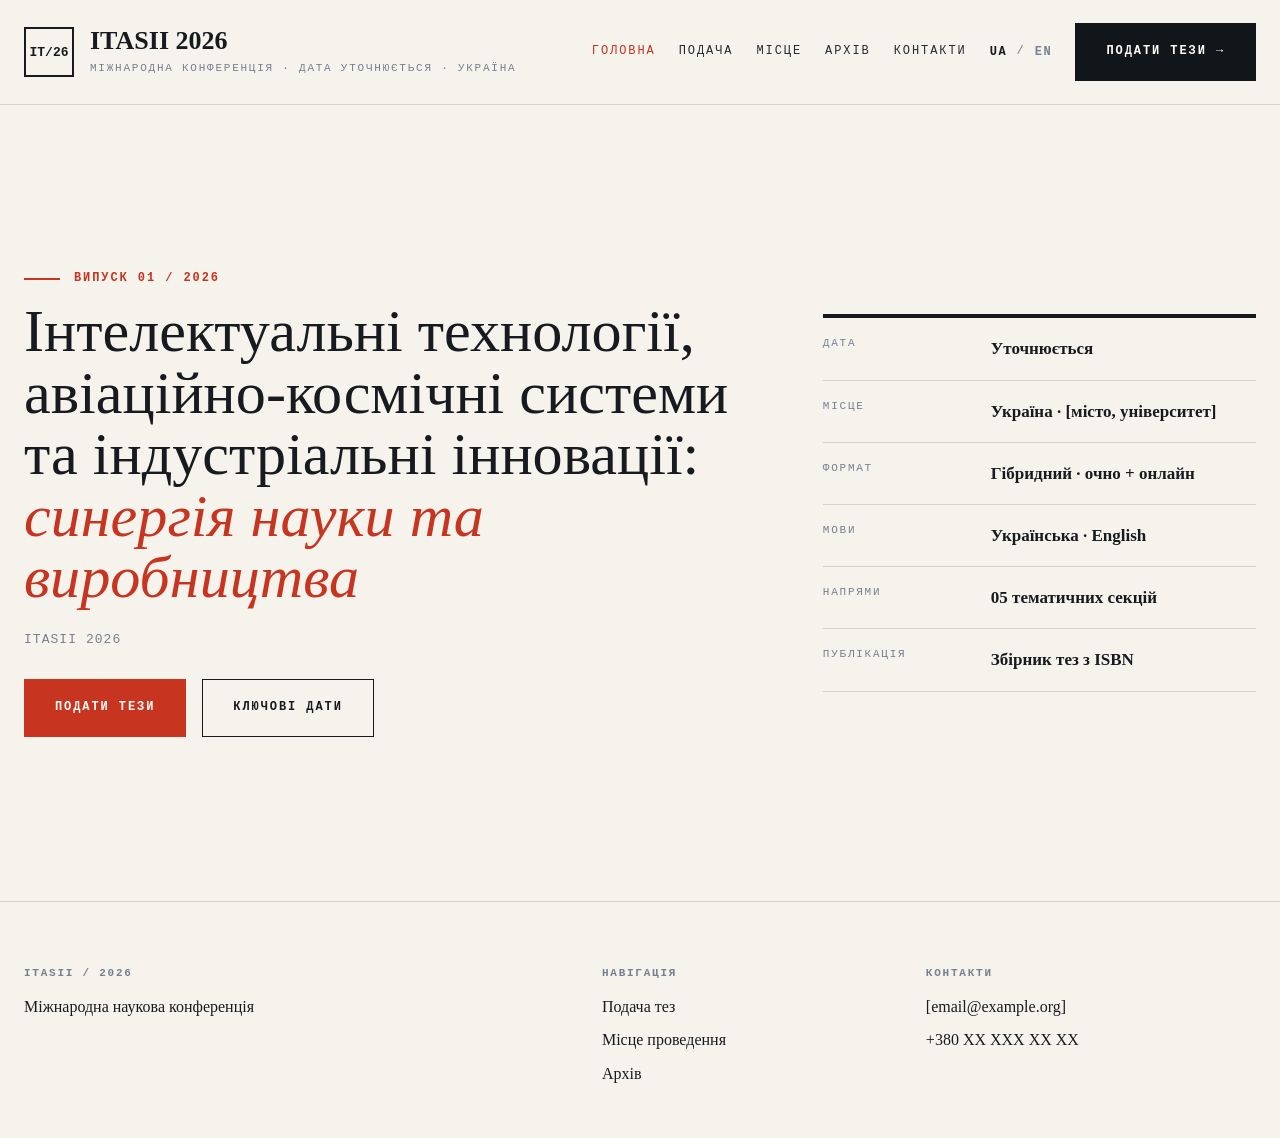
==== index.html @ e716a2d7 "Initial ITASII 2026 static site" ====
<!doctype html>
<html lang="uk" data-lang="uk">
  <head>
    <meta charset="utf-8">
    <meta name="viewport" content="width=device-width, initial-scale=1">
    <meta name="description" content="ITASII 2026 conference website">
    <title>ITASII 2026</title>
    <link rel="stylesheet" href="styles.css">
  </head>
  <body class="screen-page" data-title-uk="ITASII 2026" data-title-en="ITASII 2026">
    <header class="site-header">
      <nav class="nav-bar" aria-label="Primary navigation">
        <a class="brand" href="index.html" aria-label="ITASII 2026 home">
          <span class="brand-mark">IT/26</span>
          <span>
            <strong>ITASII 2026</strong>
            <small>
              <span class="lang lang-uk">Міжнародна конференція · дата уточнюється · Україна</span>
              <span class="lang lang-en">International conference · date to be announced · Ukraine</span>
            </small>
          </span>
        </a>
        <div class="nav-links">
          <a class="is-active" href="index.html">
            <span class="lang lang-uk">Головна</span>
            <span class="lang lang-en">Home</span>
          </a>
          <a href="submission.html">
            <span class="lang lang-uk">Подача</span>
            <span class="lang lang-en">Submission</span>
          </a>
          <a href="venue.html">
            <span class="lang lang-uk">Місце</span>
            <span class="lang lang-en">Venue</span>
          </a>
          <a href="archive.html">
            <span class="lang lang-uk">Архів</span>
            <span class="lang lang-en">Archive</span>
          </a>
          <a href="contacts.html">
            <span class="lang lang-uk">Контакти</span>
            <span class="lang lang-en">Contacts</span>
          </a>
          <div class="language-switch" aria-label="Language switcher">
            <button type="button" data-lang-switch="uk">UA</button>
            <span>/</span>
            <button type="button" data-lang-switch="en">EN</button>
          </div>
          <a class="button button-dark" href="submission.html#submission" data-submission-link>
            <span class="lang lang-uk">Подати тези →</span>
            <span class="lang lang-en">Submit abstract →</span>
          </a>
        </div>
      </nav>
    </header>

    <main>
      <section class="hero">
        <div class="container hero-grid">
          <div class="hero-copy">
            <p class="kicker"><span></span><span class="lang lang-uk">Випуск 01 / 2026</span><span class="lang lang-en">Issue 01 / 2026</span></p>
            <h1>
              <span class="lang lang-uk">Інтелектуальні технології, авіаційно-космічні системи та індустріальні інновації: <em>синергія науки та виробництва</em></span>
              <span class="lang lang-en">Intelligent Technologies, Aerospace Systems, and Industrial Innovation: <em>Synergy of Science and Production</em></span>
            </h1>
            <p class="lead">ITASII 2026</p>
            <div class="hero-actions">
              <a class="button button-red" href="submission.html#submission" data-submission-link>
                <span class="lang lang-uk">Подати тези</span>
                <span class="lang lang-en">Submit abstract</span>
              </a>
              <a class="button button-outline" href="#dates">
                <span class="lang lang-uk">Ключові дати</span>
                <span class="lang lang-en">Key dates</span>
              </a>
            </div>
          </div>
          <aside class="fact-panel" aria-label="Conference facts">
            <dl>
              <div>
                <dt><span class="lang lang-uk">Дата</span><span class="lang lang-en">Date</span></dt>
                <dd><span class="lang lang-uk">Уточнюється</span><span class="lang lang-en">To be announced</span></dd>
              </div>
              <div>
                <dt><span class="lang lang-uk">Місце</span><span class="lang lang-en">Venue</span></dt>
                <dd><span class="lang lang-uk">Україна · [місто, університет]</span><span class="lang lang-en">Ukraine · [city, university]</span></dd>
              </div>
              <div>
                <dt><span class="lang lang-uk">Формат</span><span class="lang lang-en">Format</span></dt>
                <dd><span class="lang lang-uk">Гібридний · очно + онлайн</span><span class="lang lang-en">Hybrid · onsite + online</span></dd>
              </div>
              <div>
                <dt><span class="lang lang-uk">Мови</span><span class="lang lang-en">Languages</span></dt>
                <dd><span class="lang lang-uk">Українська · English</span><span class="lang lang-en">Ukrainian · English</span></dd>
              </div>
              <div>
                <dt><span class="lang lang-uk">Напрями</span><span class="lang lang-en">Tracks</span></dt>
                <dd><strong>05</strong> <span class="lang lang-uk">тематичних секцій</span><span class="lang lang-en">conference tracks</span></dd>
              </div>
              <div>
                <dt><span class="lang lang-uk">Публікація</span><span class="lang lang-en">Publication</span></dt>
                <dd><span class="lang lang-uk">Збірник тез з ISBN</span><span class="lang lang-en">Abstract proceedings with ISBN</span></dd>
              </div>
            </dl>
          </aside>
        </div>
      </section>

      <section class="section section-muted" id="dates">
        <div class="container">
          <div class="section-heading">
            <p class="section-index">§ 01 / <span class="lang lang-uk">Календар</span><span class="lang lang-en">Calendar</span></p>
            <h2><span class="lang lang-uk">Ключові <em>дати</em></span><span class="lang lang-en">Key <em>dates</em></span></h2>
          </div>
          <div class="date-grid">
            <article>
              <p><span class="lang lang-uk">Відкриття реєстрації</span><span class="lang lang-en">Registration opens</span></p>
              <strong>--</strong>
              <span><span class="lang lang-uk">Уточнюється</span><span class="lang lang-en">To be announced</span></span>
            </article>
            <article>
              <p><span class="lang lang-uk">Дедлайн подачі тез</span><span class="lang lang-en">Abstract deadline</span></p>
              <strong>--</strong>
              <span><span class="lang lang-uk">Уточнюється</span><span class="lang lang-en">To be announced</span></span>
            </article>
            <article>
              <p><span class="lang lang-uk">Повідомлення про прийняття</span><span class="lang lang-en">Acceptance notification</span></p>
              <strong>--</strong>
              <span><span class="lang lang-uk">Уточнюється</span><span class="lang lang-en">To be announced</span></span>
            </article>
            <article>
              <p><span class="lang lang-uk">Проведення конференції</span><span class="lang lang-en">Conference dates</span></p>
              <strong>--</strong>
              <span><span class="lang lang-uk">Уточнюється</span><span class="lang lang-en">To be announced</span></span>
            </article>
          </div>
        </div>
      </section>

      <section class="section" id="tracks">
        <div class="container">
          <div class="section-heading">
            <p class="section-index">§ 02 / <span class="lang lang-uk">Тематика</span><span class="lang lang-en">Topics</span></p>
            <h2><span class="lang lang-uk">Напрями <em>конференції</em></span><span class="lang lang-en">Conference <em>tracks</em></span></h2>
          </div>
          <div class="track-grid">
            <article>
              <div class="track-art track-art-aerospace" aria-hidden="true">
                <i></i><i></i><i></i>
              </div>
              <p>01 / Aerospace</p>
              <h3><span class="lang lang-uk">Авіаційно-космічні системи та технології</span><span class="lang lang-en">Aerospace systems and technologies</span></h3>
              <span><span class="lang lang-uk">Проєктування ЛА · рушії · навігація · БПЛА</span><span class="lang lang-en">Aircraft design · propulsion · navigation · UAV</span></span>
            </article>
            <article>
              <div class="track-art track-art-ai" aria-hidden="true">
                <i></i><i></i><i></i><i></i><i></i>
              </div>
              <p>02 / Intelligence</p>
              <h3><span class="lang lang-uk">Інтелектуальні системи та штучний інтелект</span><span class="lang lang-en">Intelligent systems and artificial intelligence</span></h3>
              <span><span class="lang lang-uk">ML/DL · комп’ютерний зір · NLP · агентні системи</span><span class="lang lang-en">ML/DL · computer vision · NLP · agent systems</span></span>
            </article>
            <article>
              <div class="track-art track-art-industry" aria-hidden="true">
                <i></i><i></i><i></i><i></i>
              </div>
              <p>03 / Industry 4.0</p>
              <h3><span class="lang lang-uk">Індустрія 4.0 та цифрове виробництво</span><span class="lang lang-en">Industry 4.0 and digital manufacturing</span></h3>
              <span><span class="lang lang-uk">IoT · цифрові двійники · адитивні технології</span><span class="lang lang-en">IoT · digital twins · additive manufacturing</span></span>
            </article>
            <article>
              <div class="track-art track-art-energy" aria-hidden="true">
                <i></i><i></i><i></i>
              </div>
              <p>04 / Energy</p>
              <h3><span class="lang lang-uk">Енергетика та стійкі технології</span><span class="lang lang-en">Energy and sustainable technologies</span></h3>
              <span><span class="lang lang-uk">Відновлювана енергія · накопичення · декарбонізація</span><span class="lang lang-en">Renewable energy · storage · decarbonization</span></span>
            </article>
            <article class="track-wide">
              <div class="track-art track-art-logistics" aria-hidden="true">
                <i></i><i></i><i></i><i></i>
              </div>
              <p>05 / Logistics</p>
              <h3><span class="lang lang-uk">Логістика, транспорт та морські технології</span><span class="lang lang-en">Logistics, transport, and marine technologies</span></h3>
              <span><span class="lang lang-uk">Автономний транспорт · морська інженерія · портова логістика</span><span class="lang lang-en">Autonomous transport · marine engineering · port logistics</span></span>
            </article>
          </div>
        </div>
      </section>

      <section class="section section-muted">
        <div class="container people-preview">
          <div class="section-heading">
            <p class="section-index">§ 03 / <span class="lang lang-uk">Організація</span><span class="lang lang-en">Organization</span></p>
            <h2><span class="lang lang-uk">Комітети <em>конференції</em></span><span class="lang lang-en">Conference <em>committees</em></span></h2>
          </div>
          <div class="placeholder-list">
            <article>
              <p>Steering committee · <span class="lang lang-uk">Програмний комітет</span><span class="lang lang-en">Program committee</span></p>
              <h3><span class="lang lang-uk">Склад буде доповнено</span><span class="lang lang-en">Committee members to be announced</span></h3>
            </article>
            <article>
              <p>Keynote speakers · <span class="lang lang-uk">Запрошені доповідачі</span><span class="lang lang-en">Invited speakers</span></p>
              <h3><span class="lang lang-uk">Імена та теми доповідей уточнюються</span><span class="lang lang-en">Names and talk topics are being confirmed</span></h3>
            </article>
          </div>
        </div>
      </section>

      <section class="cta-band">
        <div class="container cta-grid">
          <div>
            <h2><span class="lang lang-uk">Готові подати <em>доповідь?</em></span><span class="lang lang-en">Ready to submit <em>a paper?</em></span></h2>
            <p><span class="lang lang-uk">Після підготовки Google Form ця кнопка буде вести безпосередньо до форми подачі.</span><span class="lang lang-en">Once the Google Form is ready, this button will lead directly to the submission form.</span></p>
          </div>
          <a class="button button-light" href="submission.html#submission" data-submission-link>
            <span class="lang lang-uk">Інформація про подачу →</span>
            <span class="lang lang-en">Submission information →</span>
          </a>
        </div>
      </section>
    </main>

    <footer class="site-footer">
      <div class="container footer-grid">
        <div>
          <p class="footer-label">ITASII / 2026</p>
          <p><span class="lang lang-uk">Міжнародна наукова конференція</span><span class="lang lang-en">International scientific conference</span></p>
        </div>
        <div>
          <p class="footer-label"><span class="lang lang-uk">Навігація</span><span class="lang lang-en">Navigation</span></p>
          <a href="submission.html"><span class="lang lang-uk">Подача тез</span><span class="lang lang-en">Submission</span></a>
          <a href="venue.html"><span class="lang lang-uk">Місце проведення</span><span class="lang lang-en">Venue</span></a>
          <a href="archive.html"><span class="lang lang-uk">Архів</span><span class="lang lang-en">Archive</span></a>
        </div>
        <div>
          <p class="footer-label"><span class="lang lang-uk">Контакти</span><span class="lang lang-en">Contacts</span></p>
          <a href="contacts.html">[email@example.org]</a>
          <a href="contacts.html">+380 XX XXX XX XX</a>
        </div>
      </div>
    </footer>
    <script src="script.js"></script>
  </body>
</html>
---- styles.css ----
:root {
  --paper: #f6f3ed;
  --paper-muted: #ece8df;
  --ink: #171b1f;
  --muted: #758091;
  --line: #d8d1c3;
  --red: #c7341f;
  --gold: #d5aa42;
  --white: #fffdfa;
  --dark: #11161a;
  --container: min(100% - 48px, 1280px);
  --header-h: 104px;
  --hero-y: clamp(44px, 7svh, 76px);
  --section-y: clamp(38px, 5svh, 64px);
  --card-pad: clamp(24px, 3.2svh, 34px);
  --serif: Georgia, "Times New Roman", serif;
  --mono: "SFMono-Regular", Consolas, "Liberation Mono", monospace;
  --sans: Inter, ui-sans-serif, system-ui, -apple-system, BlinkMacSystemFont, "Segoe UI", sans-serif;
}

* {
  box-sizing: border-box;
}

html {
  scroll-behavior: smooth;
  scroll-padding-top: var(--header-h);
}

body {
  margin: 0;
  background: var(--paper);
  color: var(--ink);
  font-family: var(--serif);
  line-height: 1.6;
}

body.screen-page {
  height: 100svh;
  overflow: hidden;
}

a {
  color: inherit;
  text-decoration: none;
}

button {
  font: inherit;
}

html[data-lang="uk"] .lang-en,
html[data-lang="en"] .lang-uk {
  display: none !important;
}

.container {
  width: var(--container);
  margin: 0 auto;
}

.narrow {
  max-width: 920px;
}

.site-header {
  position: sticky;
  top: 0;
  z-index: 20;
  border-bottom: 1px solid var(--line);
  background: rgba(246, 243, 237, 0.94);
  backdrop-filter: blur(12px);
}

main > section {
  display: grid;
  align-items: center;
}

.screen-page main {
  height: calc(100svh - var(--header-h));
  overflow-y: auto;
  overscroll-behavior-y: contain;
  scroll-behavior: smooth;
  scroll-padding-top: 0;
  scroll-snap-type: y mandatory;
}

.screen-page main > section {
  min-height: calc(100svh - var(--header-h));
  scroll-snap-align: start;
  scroll-snap-stop: always;
}

.nav-bar {
  width: var(--container);
  margin: 0 auto;
}

.language-switch {
  display: inline-flex;
  align-items: center;
  gap: 9px;
  color: var(--muted);
}

.language-switch button {
  border: 0;
  padding: 0;
  background: transparent;
  color: var(--muted);
  cursor: pointer;
  font: 800 12px/1 var(--mono);
  letter-spacing: 0.14em;
}

html[data-lang="uk"] [data-lang-switch="uk"],
html[data-lang="en"] [data-lang-switch="en"] {
  color: var(--ink);
}

.nav-bar {
  min-height: var(--header-h);
  display: flex;
  align-items: center;
  justify-content: space-between;
  gap: 28px;
}

.brand {
  display: inline-flex;
  align-items: center;
  gap: 16px;
  min-width: min(410px, 42vw);
}

.brand-mark {
  width: 50px;
  height: 50px;
  display: inline-grid;
  place-items: center;
  border: 2px solid var(--ink);
  font: 900 13px/1 var(--mono);
}

.brand strong {
  display: block;
  font-size: 26px;
  line-height: 1;
}

.brand small,
.nav-links,
.button,
.kicker,
.section-index,
.footer-label,
.fact-panel dt,
.date-grid p,
.track-grid p,
.placeholder-list p,
.rule-grid strong,
.contact-grid p,
.archive-list a {
  font-family: var(--mono);
  letter-spacing: 0.16em;
  text-transform: uppercase;
}

.brand small {
  display: block;
  margin-top: 7px;
  color: var(--muted);
  font-size: 11px;
  line-height: 1.45;
}

.nav-links {
  display: flex;
  align-items: center;
  gap: clamp(16px, 1.8vw, 28px);
  color: #252b32;
  font-size: 12px;
}

.nav-links a {
  transition: color 160ms ease;
}

.nav-links a:hover,
.nav-links .is-active {
  color: var(--red);
}

.button {
  display: inline-flex;
  min-height: 58px;
  align-items: center;
  justify-content: center;
  border: 1px solid var(--ink);
  padding: 0 30px;
  font-size: 12px;
  font-weight: 800;
  transition: background 160ms ease, color 160ms ease, border-color 160ms ease;
}

.button-red {
  border-color: var(--red);
  background: var(--red);
  color: var(--white);
}

.button-dark {
  border-color: var(--dark);
  background: var(--dark);
  color: var(--white);
}

.button-light {
  border-color: var(--white);
  color: var(--white);
}

.button-outline {
  background: transparent;
}

.button:hover {
  background: var(--ink);
  border-color: var(--ink);
  color: var(--white);
}

.hero,
.page-hero {
  padding: var(--hero-y) 0;
  background: var(--paper);
}

.hero-grid {
  display: grid;
  grid-template-columns: minmax(0, 1.25fr) minmax(360px, 0.75fr);
  gap: clamp(38px, 6vw, 88px);
  align-items: center;
}

.kicker {
  display: flex;
  align-items: center;
  gap: 14px;
  color: var(--red);
  font-size: 12px;
  font-weight: 800;
}

.kicker > span:first-child {
  width: 36px;
  height: 2px;
  background: var(--red);
}

h1,
h2,
h3,
p {
  margin-top: 0;
}

h1,
.page-hero h1 {
  max-width: 840px;
  margin-bottom: 22px;
  font-size: clamp(42px, 5vw, 72px);
  line-height: 1.02;
  font-weight: 500;
}

.hero h1 {
  max-width: 760px;
  font-size: clamp(40px, 4.7vw, 66px);
}

h1 em,
h2 em {
  color: var(--red);
  font-style: italic;
  font-weight: 500;
}

.lead {
  max-width: 720px;
  color: var(--muted);
  font: 13px/1.65 var(--mono);
  letter-spacing: 0.08em;
}

.hero-actions {
  display: flex;
  flex-wrap: wrap;
  gap: 16px;
  margin-top: 28px;
}

.fact-panel {
  border-top: 4px solid var(--ink);
}

.fact-panel dl {
  margin: 0;
}

.fact-panel div {
  display: grid;
  grid-template-columns: 150px 1fr;
  gap: 18px;
  padding: 17px 0;
  border-bottom: 1px solid var(--line);
}

.fact-panel dt {
  color: var(--muted);
  font-size: 11px;
}

.fact-panel dd {
  margin: 0;
  font-size: 17px;
  font-weight: 600;
}

.section {
  padding: var(--section-y) 0;
  background: var(--paper);
}

.section-muted {
  background: var(--paper-muted);
}

.section-heading {
  display: grid;
  grid-template-columns: 220px 1fr;
  gap: 36px;
  align-items: end;
  margin-bottom: clamp(28px, 4svh, 52px);
}

.section-index {
  color: var(--red);
  font-size: 12px;
  font-weight: 800;
}

.section-heading h2,
.cta-band h2,
.two-column h2 {
  margin-bottom: 0;
  font-size: clamp(42px, 5vw, 68px);
  line-height: 1.05;
  font-weight: 500;
}

.date-grid,
.track-grid,
.rule-grid,
.contact-grid {
  display: grid;
  border: 1px solid var(--line);
  background: var(--white);
}

.date-grid {
  grid-template-columns: repeat(4, 1fr);
}

.date-grid article,
.track-grid article,
.rule-grid article,
.contact-grid article {
  padding: var(--card-pad);
  border-right: 1px solid var(--line);
  border-bottom: 1px solid var(--line);
}

.date-grid article:last-child,
.track-grid article:nth-child(2n),
.rule-grid article:last-child,
.contact-grid article:last-child {
  border-right: 0;
}

.date-grid p,
.track-grid p,
.contact-grid p {
  min-height: 42px;
  color: var(--muted);
  font-size: 11px;
  font-weight: 800;
}

.date-grid strong {
  display: block;
  margin: 26px 0 8px;
  font-size: 46px;
  line-height: 1;
  font-weight: 500;
}

.date-grid span,
.track-grid span,
.archive-list p {
  color: var(--muted);
  font: 12px/1.7 var(--mono);
}

.track-grid {
  grid-template-columns: repeat(2, 1fr);
}

.track-grid article {
  position: relative;
  overflow: hidden;
  min-height: clamp(210px, 27svh, 260px);
  display: flex;
  flex-direction: column;
  padding: clamp(22px, 2.6svh, 28px);
}

.track-grid h3 {
  margin: 14px 0 24px;
  font-size: 26px;
  line-height: 1.22;
  font-weight: 500;
}

.track-grid article > span:last-child {
  margin-top: 0;
}

.track-grid p {
  min-height: 0;
  margin-bottom: 0;
}

.track-wide {
  grid-column: 1 / -1;
}

.track-art {
  position: relative;
  height: clamp(72px, 10svh, 96px);
  margin: -8px -8px 22px;
  border: 1px solid var(--line);
  background:
    linear-gradient(90deg, rgba(117, 128, 145, 0.12) 1px, transparent 1px),
    linear-gradient(rgba(117, 128, 145, 0.12) 1px, transparent 1px),
    #f4f1ea;
  background-size: 24px 24px;
  overflow: hidden;
}

.track-art::before,
.track-art::after,
.track-art i {
  content: "";
  position: absolute;
  display: block;
}

.track-art-aerospace::before {
  width: 160px;
  height: 2px;
  left: 50%;
  top: 50%;
  background: var(--ink);
  transform: translate(-50%, -50%) rotate(-18deg);
}

.track-art-aerospace::after {
  width: 58px;
  height: 58px;
  left: 22%;
  top: 24%;
  border: 1px solid var(--red);
  border-radius: 50%;
}

.track-art-aerospace i:nth-child(1) {
  width: 48px;
  height: 14px;
  left: 54%;
  top: 42%;
  border-top: 2px solid var(--ink);
  border-bottom: 2px solid var(--ink);
  transform: rotate(-18deg) skewX(-28deg);
}

.track-art-aerospace i:nth-child(2) {
  width: 42px;
  height: 42px;
  right: 17%;
  bottom: 18%;
  border: 1px solid var(--line);
  border-radius: 50%;
}

.track-art-aerospace i:nth-child(3) {
  width: 7px;
  height: 7px;
  right: 25%;
  top: 26%;
  background: var(--red);
}

.track-art-ai::before {
  inset: 22px 54px;
  border: 1px solid var(--ink);
  border-radius: 50%;
}

.track-art-ai::after {
  width: 78px;
  height: 78px;
  left: 50%;
  top: 50%;
  border: 1px dashed var(--red);
  border-radius: 50%;
  transform: translate(-50%, -50%);
}

.track-art-ai i {
  width: 9px;
  height: 9px;
  border-radius: 50%;
  background: var(--ink);
}

.track-art-ai i:nth-child(1) { left: 30%; top: 27%; }
.track-art-ai i:nth-child(2) { left: 46%; top: 55%; background: var(--red); }
.track-art-ai i:nth-child(3) { right: 28%; top: 30%; }
.track-art-ai i:nth-child(4) { left: 36%; bottom: 22%; }
.track-art-ai i:nth-child(5) { right: 34%; bottom: 26%; background: var(--red); }

.track-art-industry::before {
  width: 70%;
  height: 58px;
  left: 15%;
  bottom: 25px;
  border-left: 2px solid var(--ink);
  border-bottom: 2px solid var(--ink);
}

.track-art-industry::after {
  width: 54px;
  height: 54px;
  right: 18%;
  top: 24px;
  border: 2px solid var(--red);
  transform: rotate(45deg);
}

.track-art-industry i {
  width: 42px;
  bottom: 25px;
  background: var(--ink);
}

.track-art-industry i:nth-child(1) { height: 28px; left: 22%; }
.track-art-industry i:nth-child(2) { height: 48px; left: 36%; }
.track-art-industry i:nth-child(3) { height: 72px; left: 50%; background: var(--red); }
.track-art-industry i:nth-child(4) {
  width: 150px;
  height: 1px;
  left: 18%;
  top: 34px;
  background: var(--muted);
}

.track-art-energy::before {
  width: 180px;
  height: 70px;
  left: 50%;
  top: 50%;
  border-top: 2px solid var(--red);
  border-radius: 50%;
  transform: translate(-50%, -48%) rotate(-10deg);
}

.track-art-energy::after {
  width: 34px;
  height: 92px;
  left: 50%;
  top: 18px;
  background: linear-gradient(180deg, transparent 0 18px, var(--ink) 18px 22px, transparent 22px 44px, var(--ink) 44px 48px, transparent 48px);
  transform: translateX(-50%) skewX(-14deg);
}

.track-art-energy i:nth-child(1) {
  width: 84px;
  height: 84px;
  left: 18%;
  top: 22%;
  border: 1px solid var(--line);
  border-radius: 50%;
}

.track-art-energy i:nth-child(2) {
  width: 10px;
  height: 10px;
  right: 25%;
  top: 44%;
  background: var(--red);
}

.track-art-energy i:nth-child(3) {
  width: 150px;
  height: 1px;
  right: 14%;
  bottom: 28px;
  background: var(--muted);
}

.track-art-logistics {
  height: clamp(112px, 18svh, 150px);
}

.track-art-logistics::before {
  width: 82%;
  height: 2px;
  left: 9%;
  top: 64%;
  background: var(--ink);
}

.track-art-logistics::after {
  width: 74%;
  height: 68px;
  left: 13%;
  top: 22%;
  border: 1px solid var(--line);
  border-bottom: 0;
}

.track-art-logistics i {
  width: 12px;
  height: 12px;
  border-radius: 50%;
  background: var(--red);
  top: calc(64% - 5px);
}

.track-art-logistics i:nth-child(1) { left: 17%; }
.track-art-logistics i:nth-child(2) { left: 38%; background: var(--ink); }
.track-art-logistics i:nth-child(3) { left: 60%; background: var(--ink); }
.track-art-logistics i:nth-child(4) { right: 15%; }

.people-preview {
  display: grid;
  gap: 18px;
}

.placeholder-list {
  display: grid;
  grid-template-columns: repeat(2, 1fr);
  gap: 0;
  border-top: 1px solid var(--line);
}

.placeholder-list article {
  padding: 36px 0;
  border-bottom: 1px dashed var(--line);
}

.placeholder-list article:nth-child(odd) {
  padding-right: 44px;
}

.placeholder-list p {
  color: var(--red);
  font-size: 11px;
}

.placeholder-list h3 {
  font-size: 24px;
  font-style: italic;
  font-weight: 500;
}

.cta-band {
  padding: clamp(54px, 8svh, 74px) 0;
  background: var(--dark);
  color: var(--white);
}

.cta-grid {
  display: grid;
  grid-template-columns: 1fr auto;
  gap: 42px;
  align-items: center;
}

.cta-grid p {
  max-width: 720px;
  color: #aab2bd;
  font: 14px/1.8 var(--mono);
}

.site-footer {
  padding: clamp(46px, 7svh, 70px) 0 clamp(32px, 5svh, 44px);
  background: var(--paper);
  border-top: 1px solid var(--line);
}

.footer-grid {
  display: grid;
  grid-template-columns: 2fr 1fr 1.3fr;
  gap: 70px;
}

.footer-label {
  color: var(--muted);
  font-size: 11px;
  font-weight: 800;
}

.site-footer a {
  display: block;
  margin: 8px 0;
}

.compact {
  padding: 34px 0;
}

.two-column,
.venue-grid {
  display: grid;
  grid-template-columns: 1fr minmax(320px, 0.75fr);
  gap: 56px;
  align-items: start;
}

.two-column p,
.note-box h3 {
  color: var(--muted);
  font: 15px/1.8 var(--mono);
}

.note-box {
  padding: var(--card-pad);
  border: 1px solid var(--line);
  background: var(--white);
}

.note-box p {
  color: var(--red);
  font: 800 12px/1 var(--mono);
  letter-spacing: 0.16em;
}

.rule-grid,
.contact-grid {
  grid-template-columns: repeat(3, 1fr);
}

.rule-grid strong {
  color: var(--red);
  font-size: 13px;
}

.rule-grid p {
  margin: 30px 0 0;
  font-size: 22px;
  line-height: 1.35;
}

.venue-placeholder {
  min-height: clamp(280px, 52svh, 420px);
  display: grid;
  place-items: center;
  border: 1px solid var(--line);
  background: linear-gradient(135deg, #f8f5ee, #e5e0d6);
  color: var(--muted);
  font: 800 12px/1 var(--mono);
  letter-spacing: 0.16em;
  text-transform: uppercase;
}

.archive-list article {
  display: grid;
  grid-template-columns: 120px 1fr auto;
  gap: 32px;
  align-items: center;
  padding: 34px 0;
  border-top: 1px solid var(--line);
  border-bottom: 1px solid var(--line);
}

.archive-list strong {
  font-size: 40px;
  font-weight: 500;
}

.archive-list h2,
.contact-grid h2 {
  margin: 0;
  font-size: 28px;
  line-height: 1.25;
  font-weight: 500;
}

.archive-note {
  margin-top: 32px;
}

@media (max-width: 980px) {
  :root {
    --header-h: 132px;
    --hero-y: clamp(42px, 6svh, 64px);
    --section-y: clamp(38px, 5svh, 58px);
  }

  .nav-bar {
    width: min(100% - 28px, 1280px);
  }

  .nav-bar,
  .nav-links {
    align-items: flex-start;
  }

  .nav-bar {
    flex-direction: column;
    padding: 18px 0;
  }

  .nav-links {
    width: 100%;
    flex-wrap: wrap;
    gap: 18px;
  }

  .brand {
    min-width: 0;
  }

  .hero-grid {
    min-height: auto;
  }

  .hero-grid,
  .section-heading,
  .two-column,
  .venue-grid,
  .cta-grid,
  .footer-grid {
    grid-template-columns: 1fr;
  }

  .date-grid,
  .track-grid,
  .rule-grid,
  .contact-grid,
  .placeholder-list {
    grid-template-columns: 1fr;
  }

  .track-wide {
    grid-column: auto;
  }

  .date-grid article,
  .track-grid article,
  .rule-grid article,
  .contact-grid article {
    border-right: 0;
  }

  body.screen-page {
    height: auto;
    overflow: visible;
  }

  .screen-page main {
    height: auto;
    overflow: visible;
    scroll-snap-type: none;
  }

  .screen-page main > section {
    min-height: auto;
    scroll-snap-align: none;
  }
}

@media (max-width: 640px) {
  :root {
    --container: min(100% - 28px, 1280px);
    --header-h: 156px;
    --hero-y: clamp(34px, 5svh, 52px);
    --section-y: clamp(34px, 5svh, 48px);
    --card-pad: clamp(22px, 4svh, 26px);
  }

  .hero,
  .page-hero,
  .section {
    padding: var(--section-y) 0;
  }

  .hero,
  .page-hero {
    padding: var(--hero-y) 0;
  }

  h1,
  .page-hero h1 {
    font-size: clamp(36px, 11vw, 44px);
  }

  .hero h1 {
    font-size: clamp(34px, 10vw, 42px);
  }

  .section-heading h2,
  .cta-band h2,
  .two-column h2 {
    font-size: 38px;
  }

  .brand strong {
    font-size: 22px;
  }

  .button {
    width: 100%;
  }

  .fact-panel div,
  .archive-list article {
    grid-template-columns: 1fr;
  }

  .date-grid article,
  .track-grid article,
  .rule-grid article,
  .contact-grid article {
    padding: var(--card-pad);
  }
}

@media (max-height: 760px) {
  :root {
    --hero-y: 34px;
    --section-y: 34px;
    --card-pad: 26px;
  }

  .nav-bar {
    min-height: 82px;
  }

  .button {
    min-height: 50px;
  }

  .hero-grid {
    min-height: auto;
  }

  .hero-actions {
    margin-top: 26px;
  }

  h1,
  .page-hero h1 {
    font-size: clamp(38px, 8svh, 58px);
    margin-bottom: 20px;
  }

  .hero h1 {
    font-size: clamp(36px, 7svh, 54px);
  }

  .section-heading h2,
  .cta-band h2,
  .two-column h2 {
    font-size: clamp(38px, 7svh, 58px);
  }

  .fact-panel div {
    padding: 16px 0;
  }

  .track-grid article {
    min-height: 210px;
  }

  .track-art {
    height: 72px;
    margin-bottom: 18px;
  }

  .track-art-logistics {
    height: 82px;
  }

  .track-grid h3 {
    margin-bottom: 20px;
  }

  .venue-placeholder {
    min-height: 280px;
  }

  body.screen-page {
    height: auto;
    overflow: visible;
  }

  .screen-page main {
    height: auto;
    overflow: visible;
    scroll-snap-type: none;
  }

  .screen-page main > section {
    min-height: auto;
    scroll-snap-align: none;
  }
}

@media (max-height: 620px) {
  :root {
    --hero-y: 24px;
    --section-y: 28px;
    --card-pad: 22px;
  }

  .brand-mark {
    width: 44px;
    height: 44px;
  }

  .lead,
  .cta-grid p,
  .two-column p,
  .note-box h3 {
    line-height: 1.55;
  }

  h1,
  .page-hero h1 {
    font-size: clamp(34px, 9svh, 46px);
  }

  .hero h1 {
    font-size: clamp(32px, 8svh, 44px);
  }

  .section-heading h2,
  .cta-band h2,
  .two-column h2 {
    font-size: clamp(34px, 8svh, 48px);
  }

  .section-heading {
    margin-bottom: 32px;
  }

  .date-grid strong {
    margin-top: 18px;
    font-size: 40px;
  }

  .track-grid article {
    min-height: 190px;
  }

  .track-art {
    height: 64px;
  }

  .track-art-logistics {
    height: 72px;
  }
}
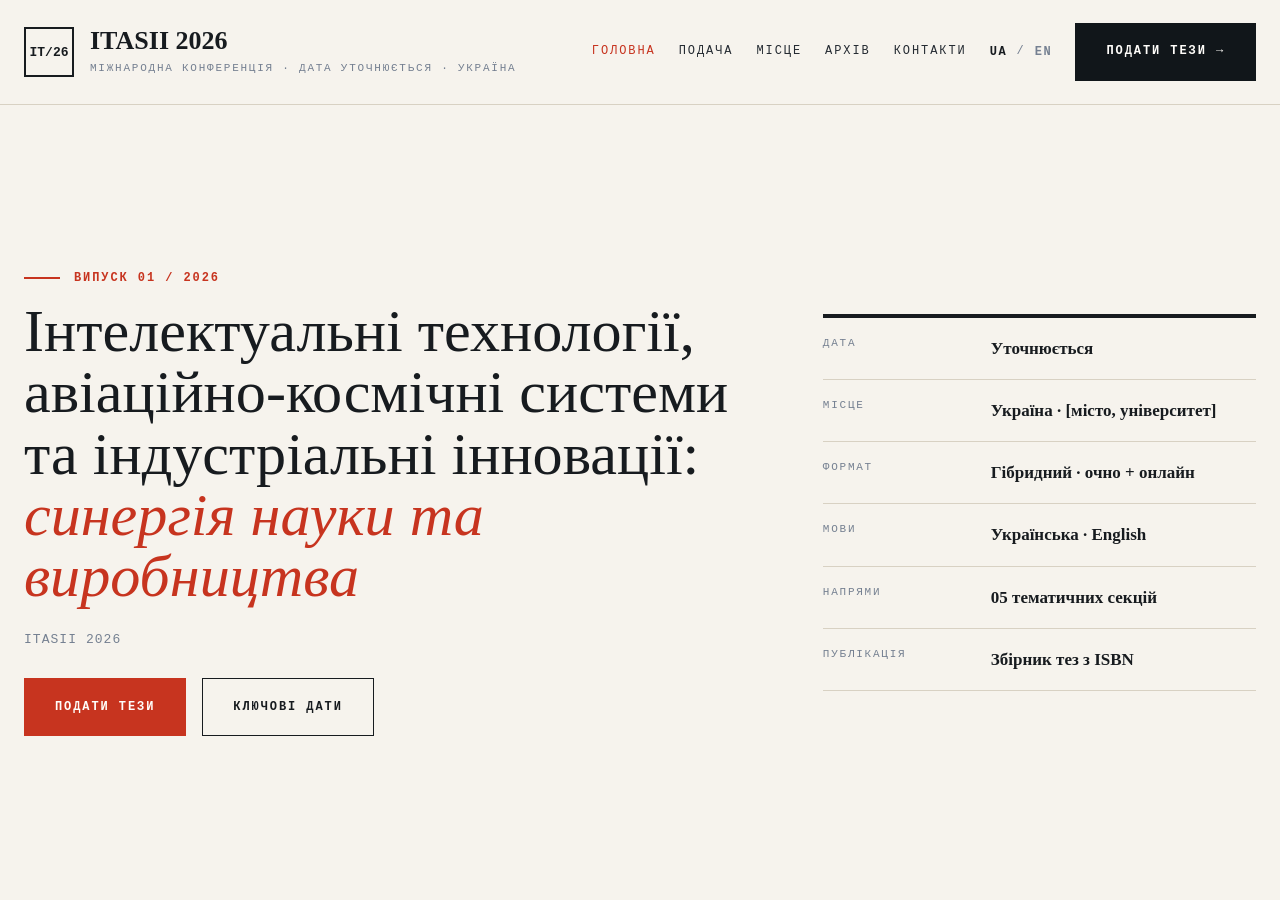
==== commit d8afa918: "Build ITASII conference site" ====
--- a/index.html
+++ b/index.html
@@ -20,6 +20,9 @@
             </small>
           </span>
         </a>
+        <button class="menu-toggle" type="button" aria-label="Open menu" aria-expanded="false" data-menu-toggle>
+          <span></span><span></span><span></span>
+        </button>
         <div class="nav-links">
           <a class="is-active" href="index.html">
             <span class="lang lang-uk">Головна</span>
--- a/styles.css
+++ b/styles.css
@@ -38,6 +38,8 @@
 body.screen-page {
   height: 100svh;
   overflow: hidden;
+  display: grid;
+  grid-template-rows: auto minmax(0, 1fr);
 }
 
 a {
@@ -72,13 +74,18 @@
   backdrop-filter: blur(12px);
 }
 
+.screen-page .site-header {
+  position: relative;
+  top: auto;
+}
+
 main > section {
   display: grid;
   align-items: center;
 }
 
 .screen-page main {
-  height: calc(100svh - var(--header-h));
+  min-height: 0;
   overflow-y: auto;
   overscroll-behavior-y: contain;
   scroll-behavior: smooth;
@@ -87,9 +94,13 @@
 }
 
 .screen-page main > section {
-  min-height: calc(100svh - var(--header-h));
+  min-height: 100%;
   scroll-snap-align: start;
   scroll-snap-stop: always;
+}
+
+.screen-page > .site-footer {
+  display: none;
 }
 
 .nav-bar {
@@ -192,6 +203,38 @@
   color: var(--red);
 }
 
+.menu-toggle {
+  display: none;
+  width: 46px;
+  height: 46px;
+  flex: 0 0 auto;
+  place-items: center;
+  border: 1px solid var(--ink);
+  background: transparent;
+  cursor: pointer;
+}
+
+.menu-toggle span {
+  width: 20px;
+  height: 2px;
+  display: block;
+  margin: 3px 0;
+  background: var(--ink);
+  transition: transform 160ms ease, opacity 160ms ease;
+}
+
+.site-header.is-open .menu-toggle span:nth-child(1) {
+  transform: translateY(8px) rotate(45deg);
+}
+
+.site-header.is-open .menu-toggle span:nth-child(2) {
+  opacity: 0;
+}
+
+.site-header.is-open .menu-toggle span:nth-child(3) {
+  transform: translateY(-8px) rotate(-45deg);
+}
+
 .button {
   display: inline-flex;
   min-height: 58px;
@@ -879,10 +922,11 @@
   body.screen-page {
     height: auto;
     overflow: visible;
+    display: block;
   }
 
   .screen-page main {
-    height: auto;
+    min-height: 0;
     overflow: visible;
     scroll-snap-type: none;
   }
@@ -891,15 +935,91 @@
     min-height: auto;
     scroll-snap-align: none;
   }
+
+  .screen-page > .site-footer {
+    display: block;
+  }
 }
 
 @media (max-width: 640px) {
   :root {
     --container: min(100% - 28px, 1280px);
-    --header-h: 156px;
-    --hero-y: clamp(34px, 5svh, 52px);
+    --header-h: 0px;
+    --hero-y: clamp(28px, 4svh, 42px);
     --section-y: clamp(34px, 5svh, 48px);
     --card-pad: clamp(22px, 4svh, 26px);
+  }
+
+  .site-header {
+    position: static;
+  }
+
+  .nav-bar {
+    position: relative;
+    display: grid;
+    grid-template-columns: 1fr auto;
+    align-items: center;
+    min-height: auto;
+    padding: 12px 0;
+    gap: 12px;
+  }
+
+  .brand {
+    width: auto;
+    min-width: 0;
+    gap: 12px;
+  }
+
+  .brand-mark {
+    width: 44px;
+    height: 44px;
+    flex: 0 0 auto;
+    font-size: 12px;
+  }
+
+  .brand small {
+    max-width: 230px;
+    margin-top: 5px;
+    font-size: 10px;
+    line-height: 1.35;
+    letter-spacing: 0.14em;
+  }
+
+  .menu-toggle {
+    display: grid;
+  }
+
+  .nav-links {
+    grid-column: 1 / -1;
+    gap: 13px 17px;
+    max-height: 0;
+    overflow: hidden;
+    opacity: 0;
+    padding: 0;
+    border-top: 0 solid var(--line);
+    transition: max-height 220ms ease, opacity 160ms ease, padding 160ms ease, border-width 160ms ease;
+  }
+
+  .site-header.is-open .nav-links {
+    max-height: 420px;
+    opacity: 1;
+    padding-top: 18px;
+    border-top-width: 1px;
+  }
+
+  .nav-links > a:not(.button),
+  .nav-links .language-switch {
+    flex-basis: calc(50% - 9px);
+  }
+
+  .nav-links .language-switch {
+    margin-left: 0;
+  }
+
+  .nav-links .button-dark {
+    flex-basis: 100%;
+    min-height: 46px;
+    margin-top: 4px;
   }
 
   .hero,
@@ -915,21 +1035,18 @@
 
   h1,
   .page-hero h1 {
-    font-size: clamp(36px, 11vw, 44px);
+    font-size: clamp(34px, 10vw, 42px);
   }
 
   .hero h1 {
-    font-size: clamp(34px, 10vw, 42px);
+    font-size: clamp(31px, 9vw, 38px);
+    line-height: 1.04;
   }
 
   .section-heading h2,
   .cta-band h2,
   .two-column h2 {
     font-size: 38px;
-  }
-
-  .brand strong {
-    font-size: 22px;
   }
 
   .button {
@@ -951,6 +1068,7 @@
 
 @media (max-height: 760px) {
   :root {
+    --header-h: 82px;
     --hero-y: 34px;
     --section-y: 34px;
     --card-pad: 26px;
@@ -1011,22 +1129,6 @@
 
   .venue-placeholder {
     min-height: 280px;
-  }
-
-  body.screen-page {
-    height: auto;
-    overflow: visible;
-  }
-
-  .screen-page main {
-    height: auto;
-    overflow: visible;
-    scroll-snap-type: none;
-  }
-
-  .screen-page main > section {
-    min-height: auto;
-    scroll-snap-align: none;
   }
 }
 
@@ -1085,3 +1187,28 @@
     height: 72px;
   }
 }
+
+@media (max-width: 640px) {
+  .site-header {
+    position: static;
+  }
+
+  .nav-bar {
+    min-height: auto;
+    padding: 12px 0;
+  }
+
+  .brand strong {
+    font-size: 24px;
+  }
+
+  .button,
+  .nav-links .button-dark {
+    min-height: 46px;
+  }
+
+  .hero h1 {
+    font-size: clamp(31px, 9vw, 38px);
+    line-height: 1.04;
+  }
+}
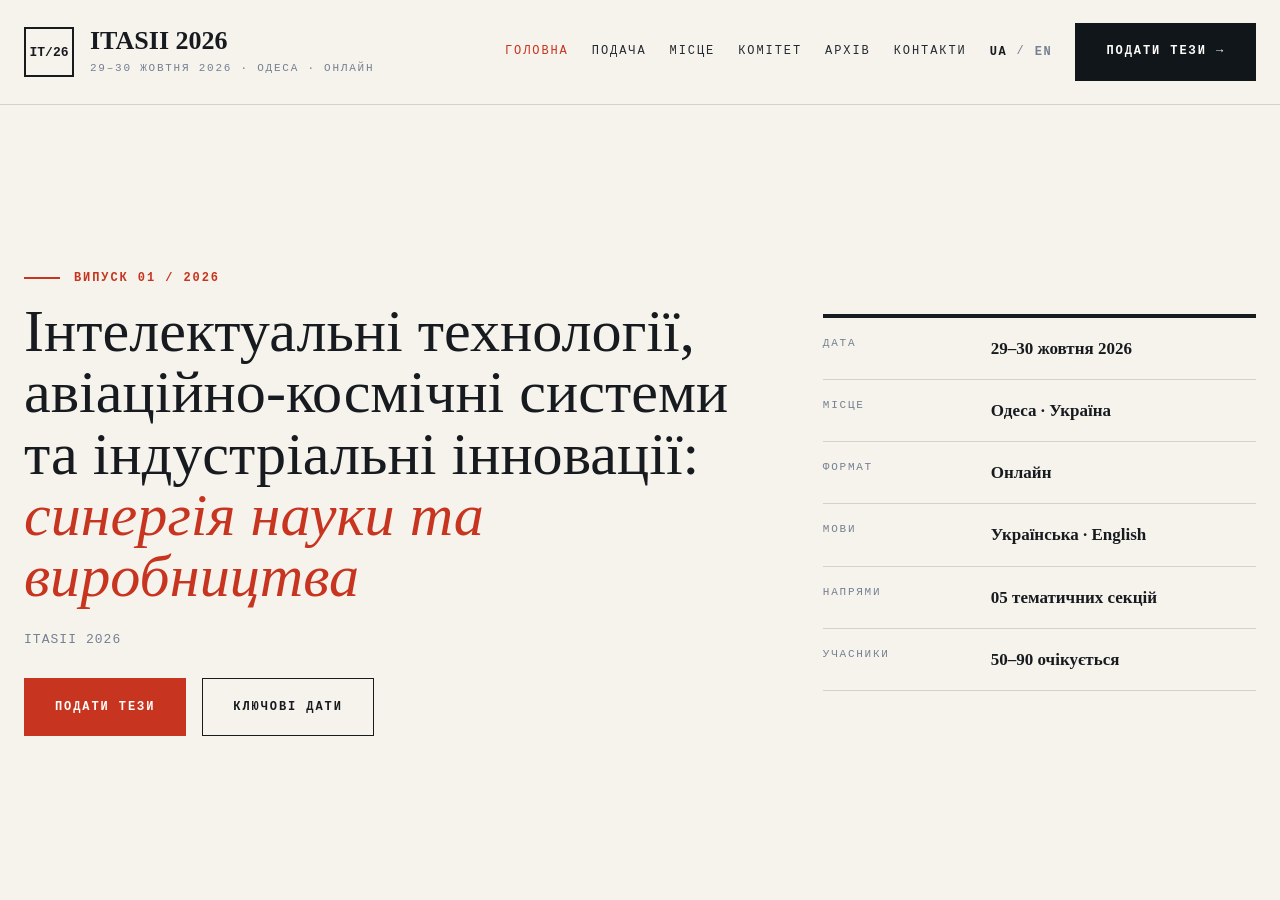
==== commit ae6b4e59: "Update ITASII 2026 conference content" ====
--- a/index.html
+++ b/index.html
@@ -15,8 +15,8 @@
           <span>
             <strong>ITASII 2026</strong>
             <small>
-              <span class="lang lang-uk">Міжнародна конференція · дата уточнюється · Україна</span>
-              <span class="lang lang-en">International conference · date to be announced · Ukraine</span>
+              <span class="lang lang-uk">29–30 жовтня 2026 · Одеса · онлайн</span>
+              <span class="lang lang-en">29–30 October 2026 · Odesa · online</span>
             </small>
           </span>
         </a>
@@ -35,6 +35,10 @@
           <a href="venue.html">
             <span class="lang lang-uk">Місце</span>
             <span class="lang lang-en">Venue</span>
+          </a>
+          <a href="committee.html">
+            <span class="lang lang-uk">Комітет</span>
+            <span class="lang lang-en">Committee</span>
           </a>
           <a href="archive.html">
             <span class="lang lang-uk">Архів</span>
@@ -82,15 +86,15 @@
             <dl>
               <div>
                 <dt><span class="lang lang-uk">Дата</span><span class="lang lang-en">Date</span></dt>
-                <dd><span class="lang lang-uk">Уточнюється</span><span class="lang lang-en">To be announced</span></dd>
+                <dd><span class="lang lang-uk">29–30 жовтня 2026</span><span class="lang lang-en">29–30 October 2026</span></dd>
               </div>
               <div>
                 <dt><span class="lang lang-uk">Місце</span><span class="lang lang-en">Venue</span></dt>
-                <dd><span class="lang lang-uk">Україна · [місто, університет]</span><span class="lang lang-en">Ukraine · [city, university]</span></dd>
+                <dd><span class="lang lang-uk">Одеса · Україна</span><span class="lang lang-en">Odesa · Ukraine</span></dd>
               </div>
               <div>
                 <dt><span class="lang lang-uk">Формат</span><span class="lang lang-en">Format</span></dt>
-                <dd><span class="lang lang-uk">Гібридний · очно + онлайн</span><span class="lang lang-en">Hybrid · onsite + online</span></dd>
+                <dd><span class="lang lang-uk">Онлайн</span><span class="lang lang-en">Online</span></dd>
               </div>
               <div>
                 <dt><span class="lang lang-uk">Мови</span><span class="lang lang-en">Languages</span></dt>
@@ -101,8 +105,8 @@
                 <dd><strong>05</strong> <span class="lang lang-uk">тематичних секцій</span><span class="lang lang-en">conference tracks</span></dd>
               </div>
               <div>
-                <dt><span class="lang lang-uk">Публікація</span><span class="lang lang-en">Publication</span></dt>
-                <dd><span class="lang lang-uk">Збірник тез з ISBN</span><span class="lang lang-en">Abstract proceedings with ISBN</span></dd>
+                <dt><span class="lang lang-uk">Учасники</span><span class="lang lang-en">Participants</span></dt>
+                <dd><strong>50–90</strong> <span class="lang lang-uk">очікується</span><span class="lang lang-en">expected</span></dd>
               </div>
             </dl>
           </aside>
@@ -118,23 +122,23 @@
           <div class="date-grid">
             <article>
               <p><span class="lang lang-uk">Відкриття реєстрації</span><span class="lang lang-en">Registration opens</span></p>
-              <strong>--</strong>
+              <strong>TBA</strong>
               <span><span class="lang lang-uk">Уточнюється</span><span class="lang lang-en">To be announced</span></span>
             </article>
             <article>
               <p><span class="lang lang-uk">Дедлайн подачі тез</span><span class="lang lang-en">Abstract deadline</span></p>
-              <strong>--</strong>
-              <span><span class="lang lang-uk">Уточнюється</span><span class="lang lang-en">To be announced</span></span>
+              <strong>30.09</strong>
+              <span>2026</span>
             </article>
             <article>
               <p><span class="lang lang-uk">Повідомлення про прийняття</span><span class="lang lang-en">Acceptance notification</span></p>
-              <strong>--</strong>
-              <span><span class="lang lang-uk">Уточнюється</span><span class="lang lang-en">To be announced</span></span>
+              <strong>15.10</strong>
+              <span>2026</span>
             </article>
             <article>
               <p><span class="lang lang-uk">Проведення конференції</span><span class="lang lang-en">Conference dates</span></p>
-              <strong>--</strong>
-              <span><span class="lang lang-uk">Уточнюється</span><span class="lang lang-en">To be announced</span></span>
+              <strong>29–30.10</strong>
+              <span>2026 · Online</span>
             </article>
           </div>
         </div>
@@ -197,16 +201,26 @@
             <p class="section-index">§ 03 / <span class="lang lang-uk">Організація</span><span class="lang lang-en">Organization</span></p>
             <h2><span class="lang lang-uk">Комітети <em>конференції</em></span><span class="lang lang-en">Conference <em>committees</em></span></h2>
           </div>
-          <div class="placeholder-list">
-            <article>
-              <p>Steering committee · <span class="lang lang-uk">Програмний комітет</span><span class="lang lang-en">Program committee</span></p>
-              <h3><span class="lang lang-uk">Склад буде доповнено</span><span class="lang lang-en">Committee members to be announced</span></h3>
-            </article>
-            <article>
-              <p>Keynote speakers · <span class="lang lang-uk">Запрошені доповідачі</span><span class="lang lang-en">Invited speakers</span></p>
-              <h3><span class="lang lang-uk">Імена та теми доповідей уточнюються</span><span class="lang lang-en">Names and talk topics are being confirmed</span></h3>
-            </article>
-          </div>
+          <p class="committee-intro"><span class="lang lang-uk">Організаційне керівництво ITASII 2026 представляє два провідні українські університети — Національний аерокосмічний університет «ХАІ» та Одеський національний технологічний університет.</span><span class="lang lang-en">The ITASII 2026 leadership represents two leading Ukrainian universities: the National Aerospace University “KhAI” and Odesa National University of Technology.</span></p>
+          <div class="home-leaders">
+            <article>
+              <img src="assets/oleksii-lytvynov.jpg" alt="Oleksii Lytvynov" width="700" height="700">
+              <div><p><span class="lang lang-uk">Почесний голова</span><span class="lang lang-en">Honorary Chair</span></p><h3>Oleksii Lytvynov</h3><span class="leader-affiliation">National Aerospace University “KhAI”</span></div>
+            </article>
+            <article>
+              <img src="assets/larysa-ivanchenkova.jpg" alt="Larysa Ivanchenkova" width="700" height="700">
+              <div><p><span class="lang lang-uk">Почесна голова</span><span class="lang lang-en">Honorary Chair</span></p><h3>Larysa Ivanchenkova</h3><span class="leader-affiliation">Odesa National University of Technology</span></div>
+            </article>
+            <article>
+              <img src="assets/dmytro-krytskyi.jpg" alt="Dmytro Krytskyi" width="700" height="700">
+              <div><p><span class="lang lang-uk">Виконавчий голова</span><span class="lang lang-en">Executive Chair</span></p><h3>Dmytro Krytskyi</h3><span class="leader-affiliation">National Aerospace University “KhAI”</span></div>
+            </article>
+            <article>
+              <img src="assets/olga-olshevska.jpg" alt="Olga Olshevska" width="700" height="700">
+              <div><p><span class="lang lang-uk">Виконавча голова</span><span class="lang lang-en">Executive Chair</span></p><h3>Olga Olshevska</h3><span class="leader-affiliation">Odesa National University of Technology</span></div>
+            </article>
+          </div>
+          <a class="button button-outline" href="committee.html"><span class="lang lang-uk">Повний склад комітетів →</span><span class="lang lang-en">Full committee list →</span></a>
         </div>
       </section>
 
@@ -214,7 +228,7 @@
         <div class="container cta-grid">
           <div>
             <h2><span class="lang lang-uk">Готові подати <em>доповідь?</em></span><span class="lang lang-en">Ready to submit <em>a paper?</em></span></h2>
-            <p><span class="lang lang-uk">Після підготовки Google Form ця кнопка буде вести безпосередньо до форми подачі.</span><span class="lang lang-en">Once the Google Form is ready, this button will lead directly to the submission form.</span></p>
+            <p><span class="lang lang-uk">Дедлайн подання матеріалів — 30 вересня 2026 року.</span><span class="lang lang-en">The submission deadline is 30 September 2026.</span></p>
           </div>
           <a class="button button-light" href="submission.html#submission" data-submission-link>
             <span class="lang lang-uk">Інформація про подачу →</span>
@@ -234,12 +248,13 @@
           <p class="footer-label"><span class="lang lang-uk">Навігація</span><span class="lang lang-en">Navigation</span></p>
           <a href="submission.html"><span class="lang lang-uk">Подача тез</span><span class="lang lang-en">Submission</span></a>
           <a href="venue.html"><span class="lang lang-uk">Місце проведення</span><span class="lang lang-en">Venue</span></a>
+          <a href="committee.html"><span class="lang lang-uk">Комітети</span><span class="lang lang-en">Committees</span></a>
           <a href="archive.html"><span class="lang lang-uk">Архів</span><span class="lang lang-en">Archive</span></a>
         </div>
         <div>
           <p class="footer-label"><span class="lang lang-uk">Контакти</span><span class="lang lang-en">Contacts</span></p>
-          <a href="contacts.html">[email@example.org]</a>
-          <a href="contacts.html">+380 XX XXX XX XX</a>
+          <a href="mailto:khai@khai.edu">khai@khai.edu</a>
+          <a href="mailto:info@ontu.edu.ua">info@ontu.edu.ua</a>
         </div>
       </div>
     </footer>
--- a/styles.css
+++ b/styles.css
@@ -441,6 +441,110 @@
   font-weight: 800;
 }
 
+.committee-leads {
+  display: grid;
+  grid-template-columns: repeat(4, 1fr);
+  gap: 1px;
+  background: var(--line);
+  border: 1px solid var(--line);
+}
+
+.committee-leads article {
+  padding: var(--card-pad);
+  background: var(--paper);
+}
+
+.committee-leads .organizing-card { grid-column: 1 / -1; }
+.committee-leads article:not(.organizing-card) { text-align: center; }
+.committee-leads p { margin-top: 0; font: 800 11px/1.4 var(--mono); letter-spacing: .14em; text-transform: uppercase; color: var(--red); }
+.committee-leads h2 { margin: 16px 0 4px; font-size: clamp(20px, 1.65vw, 27px); line-height: 1.12; }
+.committee-leads span { color: var(--muted); }
+
+.committee-portrait {
+  width: clamp(140px, 12vw, 190px);
+  height: clamp(140px, 12vw, 190px);
+  aspect-ratio: 1;
+  display: block;
+  margin: 0 auto 22px;
+  object-fit: cover;
+  object-position: center;
+  border-radius: 50%;
+  box-shadow: 0 0 0 1px var(--line), 0 10px 28px rgba(17, 22, 26, .08);
+  filter: saturate(.9) contrast(1.02);
+}
+
+.committee-list {
+  display: grid;
+  grid-template-columns: repeat(2, 1fr);
+  border-top: 1px solid var(--line);
+}
+
+.committee-list p {
+  margin: 0;
+  padding: 18px 20px;
+  border-bottom: 1px solid var(--line);
+  font-weight: 700;
+}
+
+.committee-list p:nth-child(odd) { border-right: 1px solid var(--line); }
+.committee-list span { display: block; margin-top: 3px; color: var(--muted); font: 12px/1.5 var(--sans); }
+
+.home-leaders {
+  display: grid;
+  grid-template-columns: repeat(4, 1fr);
+  gap: 1px;
+  margin-bottom: 28px;
+  border: 1px solid var(--line);
+  background: var(--line);
+}
+
+.committee-intro {
+  max-width: 920px;
+  margin: -10px 0 26px;
+  color: var(--muted);
+  font: 13px/1.65 var(--mono);
+  letter-spacing: 0.08em;
+}
+
+.home-leaders article {
+  display: flex;
+  align-items: center;
+  gap: 16px;
+  min-width: 0;
+  padding: 18px;
+  background: var(--paper-muted);
+}
+
+.home-leaders img {
+  width: 72px;
+  height: 72px;
+  flex: 0 0 72px;
+  border-radius: 50%;
+  object-fit: cover;
+  box-shadow: 0 0 0 1px var(--line);
+}
+
+.home-leaders p {
+  margin: 0 0 6px;
+  color: var(--red);
+  font: 800 9px/1.4 var(--mono);
+  letter-spacing: .11em;
+  text-transform: uppercase;
+}
+
+.home-leaders h3 {
+  margin: 0;
+  font-size: clamp(17px, 1.4vw, 22px);
+  line-height: 1.08;
+}
+
+.leader-affiliation {
+  display: block;
+  margin-top: 7px;
+  color: var(--muted);
+  font: 11px/1.4 var(--sans);
+}
+
 .date-grid strong {
   display: block;
   margin: 26px 0 8px;
@@ -941,6 +1045,11 @@
   }
 }
 
+@media (max-width: 980px) {
+  .committee-leads { grid-template-columns: repeat(2, 1fr); }
+  .home-leaders { grid-template-columns: repeat(2, 1fr); }
+}
+
 @media (max-width: 640px) {
   :root {
     --container: min(100% - 28px, 1280px);
@@ -1066,6 +1175,14 @@
   }
 }
 
+@media (max-width: 640px) {
+  .committee-list { grid-template-columns: 1fr; }
+  .committee-list p:nth-child(odd) { border-right: 0; }
+  .committee-leads { grid-template-columns: 1fr; }
+  .committee-leads .organizing-card { grid-column: auto; }
+  .home-leaders { grid-template-columns: 1fr; }
+}
+
 @media (max-height: 760px) {
   :root {
     --header-h: 82px;
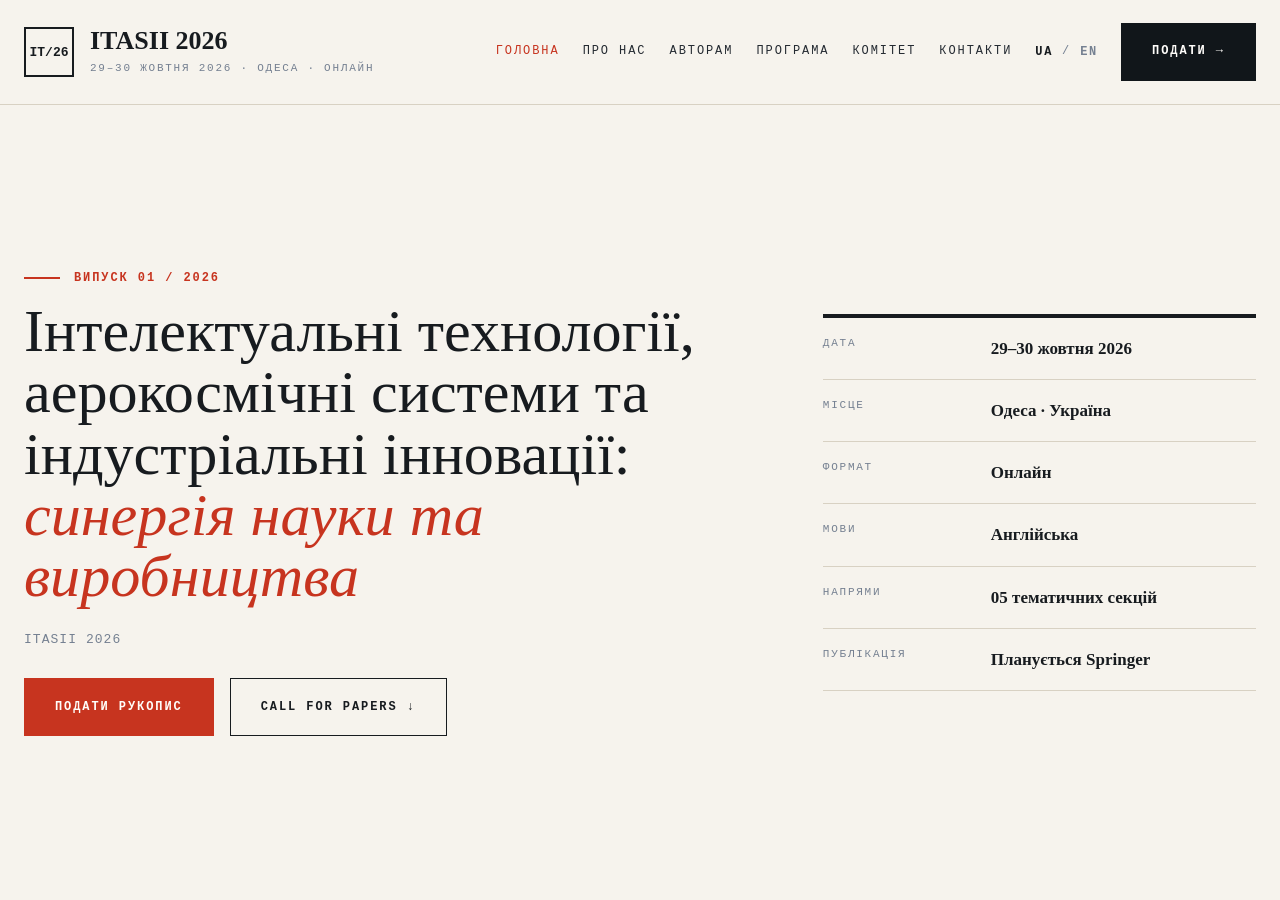
==== commit 056951ed: "feat: update ITASII 2026 conference content" ====
--- a/index.html
+++ b/index.html
@@ -23,41 +23,7 @@
         <button class="menu-toggle" type="button" aria-label="Open menu" aria-expanded="false" data-menu-toggle>
           <span></span><span></span><span></span>
         </button>
-        <div class="nav-links">
-          <a class="is-active" href="index.html">
-            <span class="lang lang-uk">Головна</span>
-            <span class="lang lang-en">Home</span>
-          </a>
-          <a href="submission.html">
-            <span class="lang lang-uk">Подача</span>
-            <span class="lang lang-en">Submission</span>
-          </a>
-          <a href="venue.html">
-            <span class="lang lang-uk">Місце</span>
-            <span class="lang lang-en">Venue</span>
-          </a>
-          <a href="committee.html">
-            <span class="lang lang-uk">Комітет</span>
-            <span class="lang lang-en">Committee</span>
-          </a>
-          <a href="archive.html">
-            <span class="lang lang-uk">Архів</span>
-            <span class="lang lang-en">Archive</span>
-          </a>
-          <a href="contacts.html">
-            <span class="lang lang-uk">Контакти</span>
-            <span class="lang lang-en">Contacts</span>
-          </a>
-          <div class="language-switch" aria-label="Language switcher">
-            <button type="button" data-lang-switch="uk">UA</button>
-            <span>/</span>
-            <button type="button" data-lang-switch="en">EN</button>
-          </div>
-          <a class="button button-dark" href="submission.html#submission" data-submission-link>
-            <span class="lang lang-uk">Подати тези →</span>
-            <span class="lang lang-en">Submit abstract →</span>
-          </a>
-        </div>
+        <div class="nav-links"><a class="is-active" href="index.html"><span class="lang lang-uk">Головна</span><span class="lang lang-en">Home</span></a><a href="about.html"><span class="lang lang-uk">Про нас</span><span class="lang lang-en">About</span></a><a href="submission.html"><span class="lang lang-uk">Авторам</span><span class="lang lang-en">Authors</span></a><a href="programme.html"><span class="lang lang-uk">Програма</span><span class="lang lang-en">Programme</span></a><a href="committee.html"><span class="lang lang-uk">Комітет</span><span class="lang lang-en">Committee</span></a><a href="contacts.html"><span class="lang lang-uk">Контакти</span><span class="lang lang-en">Contacts</span></a><div class="language-switch" aria-label="Language switcher"><button type="button" data-lang-switch="uk">UA</button><span>/</span><button type="button" data-lang-switch="en">EN</button></div><a class="button button-dark" href="#" data-submission-link><span class="lang lang-uk">Подати →</span><span class="lang lang-en">Submit →</span></a></div>
       </nav>
     </header>
 
@@ -67,18 +33,18 @@
           <div class="hero-copy">
             <p class="kicker"><span></span><span class="lang lang-uk">Випуск 01 / 2026</span><span class="lang lang-en">Issue 01 / 2026</span></p>
             <h1>
-              <span class="lang lang-uk">Інтелектуальні технології, авіаційно-космічні системи та індустріальні інновації: <em>синергія науки та виробництва</em></span>
+              <span class="lang lang-uk">Інтелектуальні технології, аерокосмічні системи та індустріальні інновації: <em>синергія науки та виробництва</em></span>
               <span class="lang lang-en">Intelligent Technologies, Aerospace Systems, and Industrial Innovation: <em>Synergy of Science and Production</em></span>
             </h1>
             <p class="lead">ITASII 2026</p>
             <div class="hero-actions">
               <a class="button button-red" href="submission.html#submission" data-submission-link>
-                <span class="lang lang-uk">Подати тези</span>
-                <span class="lang lang-en">Submit abstract</span>
+                <span class="lang lang-uk">Подати рукопис</span>
+                <span class="lang lang-en">Submit paper</span>
               </a>
-              <a class="button button-outline" href="#dates">
-                <span class="lang lang-uk">Ключові дати</span>
-                <span class="lang lang-en">Key dates</span>
+              <a class="button button-outline" href="assets/downloads/ITASII-2026-Call-for-Papers-UA-EN.docx" download>
+                <span class="lang lang-uk">Call for Papers ↓</span>
+                <span class="lang lang-en">Call for Papers ↓</span>
               </a>
             </div>
           </div>
@@ -98,15 +64,15 @@
               </div>
               <div>
                 <dt><span class="lang lang-uk">Мови</span><span class="lang lang-en">Languages</span></dt>
-                <dd><span class="lang lang-uk">Українська · English</span><span class="lang lang-en">Ukrainian · English</span></dd>
+                <dd><span class="lang lang-uk">Англійська</span><span class="lang lang-en">English</span></dd>
               </div>
               <div>
                 <dt><span class="lang lang-uk">Напрями</span><span class="lang lang-en">Tracks</span></dt>
                 <dd><strong>05</strong> <span class="lang lang-uk">тематичних секцій</span><span class="lang lang-en">conference tracks</span></dd>
               </div>
               <div>
-                <dt><span class="lang lang-uk">Учасники</span><span class="lang lang-en">Participants</span></dt>
-                <dd><strong>50–90</strong> <span class="lang lang-uk">очікується</span><span class="lang lang-en">expected</span></dd>
+                <dt><span class="lang lang-uk">Публікація</span><span class="lang lang-en">Publication</span></dt>
+                <dd><span class="lang lang-uk">Планується Springer</span><span class="lang lang-en">Springer planned</span></dd>
               </div>
             </dl>
           </aside>
@@ -121,12 +87,7 @@
           </div>
           <div class="date-grid">
             <article>
-              <p><span class="lang lang-uk">Відкриття реєстрації</span><span class="lang lang-en">Registration opens</span></p>
-              <strong>TBA</strong>
-              <span><span class="lang lang-uk">Уточнюється</span><span class="lang lang-en">To be announced</span></span>
-            </article>
-            <article>
-              <p><span class="lang lang-uk">Дедлайн подачі тез</span><span class="lang lang-en">Abstract deadline</span></p>
+              <p><span class="lang lang-uk">Дедлайн рукописів</span><span class="lang lang-en">Manuscript deadline</span></p>
               <strong>30.09</strong>
               <span>2026</span>
             </article>
@@ -156,23 +117,23 @@
                 <i></i><i></i><i></i>
               </div>
               <p>01 / Aerospace</p>
-              <h3><span class="lang lang-uk">Авіаційно-космічні системи та технології</span><span class="lang lang-en">Aerospace systems and technologies</span></h3>
+              <h3><span class="lang lang-uk">Аерокосмічні системи та технології</span><span class="lang lang-en">Aerospace systems and technologies</span></h3>
               <span><span class="lang lang-uk">Проєктування ЛА · рушії · навігація · БПЛА</span><span class="lang lang-en">Aircraft design · propulsion · navigation · UAV</span></span>
             </article>
             <article>
               <div class="track-art track-art-ai" aria-hidden="true">
                 <i></i><i></i><i></i><i></i><i></i>
               </div>
-              <p>02 / Intelligence</p>
+              <p>02 / AI &amp; INTELLIGENT SYSTEMS</p>
               <h3><span class="lang lang-uk">Інтелектуальні системи та штучний інтелект</span><span class="lang lang-en">Intelligent systems and artificial intelligence</span></h3>
-              <span><span class="lang lang-uk">ML/DL · комп’ютерний зір · NLP · агентні системи</span><span class="lang lang-en">ML/DL · computer vision · NLP · agent systems</span></span>
+              <span><span class="lang lang-uk">ML/DL · комп’ютерний зір · NLP · агентні системи XR</span><span class="lang lang-en">ML/DL · computer vision · NLP · agent systems</span></span>
             </article>
             <article>
               <div class="track-art track-art-industry" aria-hidden="true">
                 <i></i><i></i><i></i><i></i>
               </div>
               <p>03 / Industry 4.0</p>
-              <h3><span class="lang lang-uk">Індустрія 4.0 та цифрове виробництво</span><span class="lang lang-en">Industry 4.0 and digital manufacturing</span></h3>
+              <h3><span class="lang lang-uk">Індустрія 4.0 та цифрові технології</span><span class="lang lang-en">Industry 4.0 and digital technologies</span></h3>
               <span><span class="lang lang-uk">IoT · цифрові двійники · адитивні технології</span><span class="lang lang-en">IoT · digital twins · additive manufacturing</span></span>
             </article>
             <article>
@@ -180,7 +141,7 @@
                 <i></i><i></i><i></i>
               </div>
               <p>04 / Energy</p>
-              <h3><span class="lang lang-uk">Енергетика та стійкі технології</span><span class="lang lang-en">Energy and sustainable technologies</span></h3>
+              <h3><span class="lang lang-uk">Енергетика та сталі технології</span><span class="lang lang-en">Energy and sustainable technologies</span></h3>
               <span><span class="lang lang-uk">Відновлювана енергія · накопичення · декарбонізація</span><span class="lang lang-en">Renewable energy · storage · decarbonization</span></span>
             </article>
             <article class="track-wide">
@@ -188,7 +149,7 @@
                 <i></i><i></i><i></i><i></i>
               </div>
               <p>05 / Logistics</p>
-              <h3><span class="lang lang-uk">Логістика, транспорт та морські технології</span><span class="lang lang-en">Logistics, transport, and marine technologies</span></h3>
+              <h3><span class="lang lang-uk">Логістика, транспорт і морські технології</span><span class="lang lang-en">Logistics, transport, and maritime technologies</span></h3>
               <span><span class="lang lang-uk">Автономний транспорт · морська інженерія · портова логістика</span><span class="lang lang-en">Autonomous transport · marine engineering · port logistics</span></span>
             </article>
           </div>
@@ -205,19 +166,19 @@
           <div class="home-leaders">
             <article>
               <img src="assets/oleksii-lytvynov.jpg" alt="Oleksii Lytvynov" width="700" height="700">
-              <div><p><span class="lang lang-uk">Почесний голова</span><span class="lang lang-en">Honorary Chair</span></p><h3>Oleksii Lytvynov</h3><span class="leader-affiliation">National Aerospace University “KhAI”</span></div>
+              <div><p><span class="lang lang-uk">Почесний голова</span><span class="lang lang-en">Honorary Chair</span></p><h3>Oleksii Lytvynov</h3><span class="leader-affiliation"><span class="lang lang-uk">Доктор юридичних наук, професор</span><span class="lang lang-en">Doctor of Law, Professor</span><br>National Aerospace University “KhAI”</span></div>
             </article>
             <article>
               <img src="assets/larysa-ivanchenkova.jpg" alt="Larysa Ivanchenkova" width="700" height="700">
-              <div><p><span class="lang lang-uk">Почесна голова</span><span class="lang lang-en">Honorary Chair</span></p><h3>Larysa Ivanchenkova</h3><span class="leader-affiliation">Odesa National University of Technology</span></div>
+              <div><p><span class="lang lang-uk">Почесна голова</span><span class="lang lang-en">Honorary Chair</span></p><h3>Larysa Ivanchenkova</h3><span class="leader-affiliation"><span class="lang lang-uk">Доктор економічних наук, професор</span><span class="lang lang-en">Doctor of Economic Sciences, Professor</span><br>Odesa National University of Technology</span></div>
             </article>
             <article>
               <img src="assets/dmytro-krytskyi.jpg" alt="Dmytro Krytskyi" width="700" height="700">
-              <div><p><span class="lang lang-uk">Виконавчий голова</span><span class="lang lang-en">Executive Chair</span></p><h3>Dmytro Krytskyi</h3><span class="leader-affiliation">National Aerospace University “KhAI”</span></div>
+              <div><p><span class="lang lang-uk">Виконавчий голова</span><span class="lang lang-en">Executive Chair</span></p><h3>Dmytro Krytskyi</h3><span class="leader-affiliation"><span class="lang lang-uk">Доктор філософії, доцент</span><span class="lang lang-en">Doctor of Philosophy, Associate Professor</span><br>National Aerospace University “KhAI”</span></div>
             </article>
             <article>
               <img src="assets/olga-olshevska.jpg" alt="Olga Olshevska" width="700" height="700">
-              <div><p><span class="lang lang-uk">Виконавча голова</span><span class="lang lang-en">Executive Chair</span></p><h3>Olga Olshevska</h3><span class="leader-affiliation">Odesa National University of Technology</span></div>
+              <div><p><span class="lang lang-uk">Виконавча голова</span><span class="lang lang-en">Executive Chair</span></p><h3>Olga Olshevska</h3><span class="leader-affiliation"><span class="lang lang-uk">Доктор філософії з технічних наук, доцент</span><span class="lang lang-en">PhD in Technical Sciences, Associate Professor</span><br>Odesa National University of Technology</span></div>
             </article>
           </div>
           <a class="button button-outline" href="committee.html"><span class="lang lang-uk">Повний склад комітетів →</span><span class="lang lang-en">Full committee list →</span></a>
@@ -228,7 +189,7 @@
         <div class="container cta-grid">
           <div>
             <h2><span class="lang lang-uk">Готові подати <em>доповідь?</em></span><span class="lang lang-en">Ready to submit <em>a paper?</em></span></h2>
-            <p><span class="lang lang-uk">Дедлайн подання матеріалів — 30 вересня 2026 року.</span><span class="lang lang-en">The submission deadline is 30 September 2026.</span></p>
+            <p><span class="lang lang-uk">Дедлайн подання матеріалів — 30 вересня 2026 року. Відібрані статті плануються до публікації у збірнику Springer; остаточне рішення ухвалює видавець.</span><span class="lang lang-en">The submission deadline is 30 September 2026. Selected papers are planned for a Springer proceedings volume; final publication is subject to the publisher’s decision.</span></p>
           </div>
           <a class="button button-light" href="submission.html#submission" data-submission-link>
             <span class="lang lang-uk">Інформація про подачу →</span>
@@ -246,15 +207,16 @@
         </div>
         <div>
           <p class="footer-label"><span class="lang lang-uk">Навігація</span><span class="lang lang-en">Navigation</span></p>
-          <a href="submission.html"><span class="lang lang-uk">Подача тез</span><span class="lang lang-en">Submission</span></a>
+          <a href="about.html"><span class="lang lang-uk">Про конференцію</span><span class="lang lang-en">About</span></a>
+          <a href="submission.html"><span class="lang lang-uk">Авторам</span><span class="lang lang-en">For Authors</span></a>
+          <a href="programme.html"><span class="lang lang-uk">Програма</span><span class="lang lang-en">Programme</span></a>
           <a href="venue.html"><span class="lang lang-uk">Місце проведення</span><span class="lang lang-en">Venue</span></a>
           <a href="committee.html"><span class="lang lang-uk">Комітети</span><span class="lang lang-en">Committees</span></a>
           <a href="archive.html"><span class="lang lang-uk">Архів</span><span class="lang lang-en">Archive</span></a>
         </div>
         <div>
           <p class="footer-label"><span class="lang lang-uk">Контакти</span><span class="lang lang-en">Contacts</span></p>
-          <a href="mailto:khai@khai.edu">khai@khai.edu</a>
-          <a href="mailto:info@ontu.edu.ua">info@ontu.edu.ua</a>
+          <a href="mailto:itasii@khai.edu">itasii@khai.edu</a>
         </div>
       </div>
     </footer>
--- a/styles.css
+++ b/styles.css
@@ -15,7 +15,6 @@
   --card-pad: clamp(24px, 3.2svh, 34px);
   --serif: Georgia, "Times New Roman", serif;
   --mono: "SFMono-Regular", Consolas, "Liberation Mono", monospace;
-  --sans: Inter, ui-sans-serif, system-ui, -apple-system, BlinkMacSystemFont, "Segoe UI", sans-serif;
 }
 
 * {
@@ -31,8 +30,21 @@
   margin: 0;
   background: var(--paper);
   color: var(--ink);
+  font-family: var(--mono);
+  line-height: 1.6;
+}
+
+h1,
+h2,
+h3,
+.brand strong,
+.fact-panel dd,
+.date-grid strong,
+.committee-list > p,
+.organizer-grid strong,
+.download-grid strong,
+.programme-facts strong {
   font-family: var(--serif);
-  line-height: 1.6;
 }
 
 body.screen-page {
@@ -413,7 +425,7 @@
 }
 
 .date-grid {
-  grid-template-columns: repeat(4, 1fr);
+  grid-template-columns: repeat(3, 1fr);
 }
 
 .date-grid article,
@@ -458,7 +470,10 @@
 .committee-leads article:not(.organizing-card) { text-align: center; }
 .committee-leads p { margin-top: 0; font: 800 11px/1.4 var(--mono); letter-spacing: .14em; text-transform: uppercase; color: var(--red); }
 .committee-leads h2 { margin: 16px 0 4px; font-size: clamp(20px, 1.65vw, 27px); line-height: 1.12; }
-.committee-leads span { color: var(--muted); }
+.committee-leads article > span {
+  color: var(--muted);
+  font: 12px/1.6 var(--mono);
+}
 
 .committee-portrait {
   width: clamp(140px, 12vw, 190px);
@@ -487,7 +502,7 @@
 }
 
 .committee-list p:nth-child(odd) { border-right: 1px solid var(--line); }
-.committee-list span { display: block; margin-top: 3px; color: var(--muted); font: 12px/1.5 var(--sans); }
+.committee-list span { display: block; margin-top: 3px; color: var(--muted); font: 12px/1.5 var(--mono); }
 
 .home-leaders {
   display: grid;
@@ -542,7 +557,7 @@
   display: block;
   margin-top: 7px;
   color: var(--muted);
-  font: 11px/1.4 var(--sans);
+  font: 11px/1.4 var(--mono);
 }
 
 .date-grid strong {
@@ -875,6 +890,18 @@
   margin: 8px 0;
 }
 
+.site-footer p,
+.site-footer a {
+  font: 13px/1.7 var(--mono);
+  letter-spacing: 0.03em;
+}
+
+.site-footer .footer-label {
+  font: 800 11px/1.4 var(--mono);
+  letter-spacing: 0.16em;
+  text-transform: uppercase;
+}
+
 .compact {
   padding: 34px 0;
 }
@@ -917,8 +944,8 @@
 
 .rule-grid p {
   margin: 30px 0 0;
-  font-size: 22px;
-  line-height: 1.35;
+  font: 15px/1.8 var(--mono);
+  letter-spacing: 0.02em;
 }
 
 .venue-placeholder {
@@ -960,6 +987,28 @@
   margin-top: 32px;
 }
 
+.body-copy { color: var(--muted); font: 15px/1.8 var(--mono); letter-spacing: 0.02em; }
+.organizer-grid, .download-grid, .programme-facts, .session-grid { display: grid; gap: 1px; border: 1px solid var(--line); background: var(--line); }
+.organizer-grid { grid-template-columns: repeat(2, 1fr); }
+.download-grid { grid-template-columns: repeat(3, 1fr); }
+.programme-facts { grid-template-columns: repeat(4, 1fr); }
+.session-grid { grid-template-columns: repeat(5, 1fr); padding: 0; list-style: none; }
+.organizer-grid a, .download-grid a, .programme-facts article, .session-grid li { padding: var(--card-pad); background: var(--white); }
+.organizer-grid a { display: grid; gap: 10px; }
+.organizer-mark { width: 64px; height: 64px; display: grid; place-items: center; border: 2px solid var(--ink); font: 900 14px/1 var(--mono); }
+.organizer-grid strong { font-size: 24px; line-height: 1.25; }
+.organizer-grid small, .download-grid span, .programme-facts span { color: var(--muted); font: 12px/1.6 var(--mono); }
+.download-grid strong, .programme-facts strong { display: block; margin-bottom: 12px; font-size: 24px; line-height: 1.2; }
+.resource-note { margin: 28px 0 0; color: var(--muted); font: 13px/1.7 var(--mono); }
+.resource-note a { color: var(--red); }
+.rule-grid-four { grid-template-columns: repeat(4, 1fr); }
+.schedule { border-top: 1px solid var(--line); }
+.schedule article { display: grid; grid-template-columns: 180px 1fr; gap: 28px; padding: 18px 0; border-bottom: 1px solid var(--line); }
+.schedule time { color: var(--red); font: 800 13px/1.7 var(--mono); }
+.schedule p { margin: 0; font: 15px/1.8 var(--mono); letter-spacing: 0.02em; }
+.session-grid li { font: 15px/1.65 var(--mono); letter-spacing: 0.02em; }
+.team-members { margin-top: 24px !important; color: var(--ink) !important; font: 13px/1.8 var(--mono) !important; letter-spacing: 0.02em !important; text-transform: none !important; }
+
 @media (max-width: 980px) {
   :root {
     --header-h: 132px;
@@ -1004,7 +1053,6 @@
     grid-template-columns: 1fr;
   }
 
-  .date-grid,
   .track-grid,
   .rule-grid,
   .contact-grid,
@@ -1012,6 +1060,10 @@
     grid-template-columns: 1fr;
   }
 
+  .date-grid {
+    grid-template-columns: repeat(2, minmax(0, 1fr));
+  }
+
   .track-wide {
     grid-column: auto;
   }
@@ -1023,6 +1075,18 @@
     border-right: 0;
   }
 
+  .date-grid article:nth-child(odd) {
+    border-right: 1px solid var(--line);
+  }
+
+  .date-grid article:nth-child(even) {
+    border-right: 0;
+  }
+
+  .date-grid article:last-child {
+    border-right: 0;
+  }
+
   body.screen-page {
     height: auto;
     overflow: visible;
@@ -1051,6 +1115,26 @@
 }
 
 @media (max-width: 640px) {
+  .date-grid {
+    grid-template-columns: 1fr;
+  }
+
+  .date-grid article:nth-child(n) {
+    border-right: 0;
+  }
+
+  .organizer-grid,
+  .download-grid,
+  .programme-facts,
+  .session-grid,
+  .rule-grid-four {
+    grid-template-columns: 1fr;
+  }
+
+  .schedule article {
+    grid-template-columns: 1fr;
+    gap: 4px;
+  }
   :root {
     --container: min(100% - 28px, 1280px);
     --header-h: 0px;
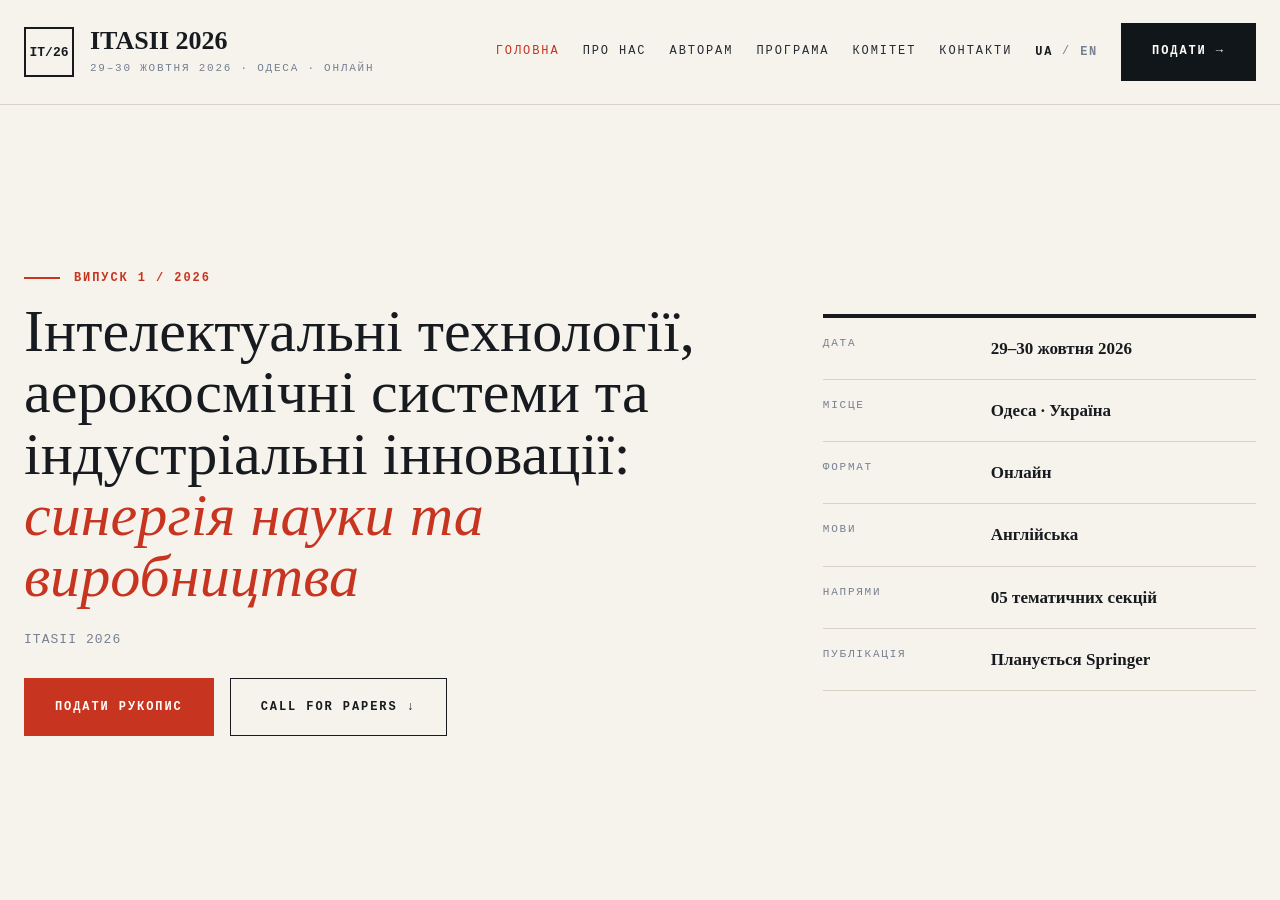
==== commit 327a6da7: "fix: update index title" ====
--- a/index.html
+++ b/index.html
@@ -23,7 +23,7 @@
         <button class="menu-toggle" type="button" aria-label="Open menu" aria-expanded="false" data-menu-toggle>
           <span></span><span></span><span></span>
         </button>
-        <div class="nav-links"><a class="is-active" href="index.html"><span class="lang lang-uk">Головна</span><span class="lang lang-en">Home</span></a><a href="about.html"><span class="lang lang-uk">Про нас</span><span class="lang lang-en">About</span></a><a href="submission.html"><span class="lang lang-uk">Авторам</span><span class="lang lang-en">Authors</span></a><a href="programme.html"><span class="lang lang-uk">Програма</span><span class="lang lang-en">Programme</span></a><a href="committee.html"><span class="lang lang-uk">Комітет</span><span class="lang lang-en">Committee</span></a><a href="contacts.html"><span class="lang lang-uk">Контакти</span><span class="lang lang-en">Contacts</span></a><div class="language-switch" aria-label="Language switcher"><button type="button" data-lang-switch="uk">UA</button><span>/</span><button type="button" data-lang-switch="en">EN</button></div><a class="button button-dark" href="#" data-submission-link><span class="lang lang-uk">Подати →</span><span class="lang lang-en">Submit →</span></a></div>
+        <div class="nav-links"><a class="is-active" href="index.html"><span class="lang lang-uk">Головна</span><span class="lang lang-en">Home</span></a><a href="about.html"><span class="lang lang-uk">Про нас</span><span class="lang lang-en">About</span></a><a href="submission.html"><span class="lang lang-uk">Авторам</span><span class="lang lang-en">Authors</span></a><a href="programme.html"><span class="lang lang-uk">Програма</span><span class="lang lang-en">Programme</span></a><a href="committee.html"><span class="lang lang-uk">Комітет</span><span class="lang lang-en">Committee</span></a><a href="contacts.html"><span class="lang lang-uk">Контакти</span><span class="lang lang-en">Contacts</span></a><div class="language-switch" aria-label="Language switcher"><button type="button" data-lang-switch="uk">UA</button><span>/</span><button type="button" data-lang-switch="en">EN</button></div><a class="button button-dark" href="https://docs.google.com/forms/d/e/1FAIpQLSfYMQHLORX7aMpEQ5e6l9yeZOUBbi4naPXkgSxikCnv1dy8WQ/viewform" data-submission-link><span class="lang lang-uk">Подати →</span><span class="lang lang-en">Submit →</span></a></div>
       </nav>
     </header>
 
@@ -31,14 +31,14 @@
       <section class="hero">
         <div class="container hero-grid">
           <div class="hero-copy">
-            <p class="kicker"><span></span><span class="lang lang-uk">Випуск 01 / 2026</span><span class="lang lang-en">Issue 01 / 2026</span></p>
+            <p class="kicker"><span></span><span class="lang lang-uk">Випуск 1 / 2026</span><span class="lang lang-en">Issue 01 / 2026</span></p>
             <h1>
               <span class="lang lang-uk">Інтелектуальні технології, аерокосмічні системи та індустріальні інновації: <em>синергія науки та виробництва</em></span>
               <span class="lang lang-en">Intelligent Technologies, Aerospace Systems, and Industrial Innovation: <em>Synergy of Science and Production</em></span>
             </h1>
             <p class="lead">ITASII 2026</p>
             <div class="hero-actions">
-              <a class="button button-red" href="submission.html#submission" data-submission-link>
+              <a class="button button-red" href="https://docs.google.com/forms/d/e/1FAIpQLSfYMQHLORX7aMpEQ5e6l9yeZOUBbi4naPXkgSxikCnv1dy8WQ/viewform" data-submission-link>
                 <span class="lang lang-uk">Подати рукопис</span>
                 <span class="lang lang-en">Submit paper</span>
               </a>
@@ -191,7 +191,7 @@
             <h2><span class="lang lang-uk">Готові подати <em>доповідь?</em></span><span class="lang lang-en">Ready to submit <em>a paper?</em></span></h2>
             <p><span class="lang lang-uk">Дедлайн подання матеріалів — 30 вересня 2026 року. Відібрані статті плануються до публікації у збірнику Springer; остаточне рішення ухвалює видавець.</span><span class="lang lang-en">The submission deadline is 30 September 2026. Selected papers are planned for a Springer proceedings volume; final publication is subject to the publisher’s decision.</span></p>
           </div>
-          <a class="button button-light" href="submission.html#submission" data-submission-link>
+          <a class="button button-light" href="https://docs.google.com/forms/d/e/1FAIpQLSfYMQHLORX7aMpEQ5e6l9yeZOUBbi4naPXkgSxikCnv1dy8WQ/viewform" data-submission-link>
             <span class="lang lang-uk">Інформація про подачу →</span>
             <span class="lang lang-en">Submission information →</span>
           </a>
